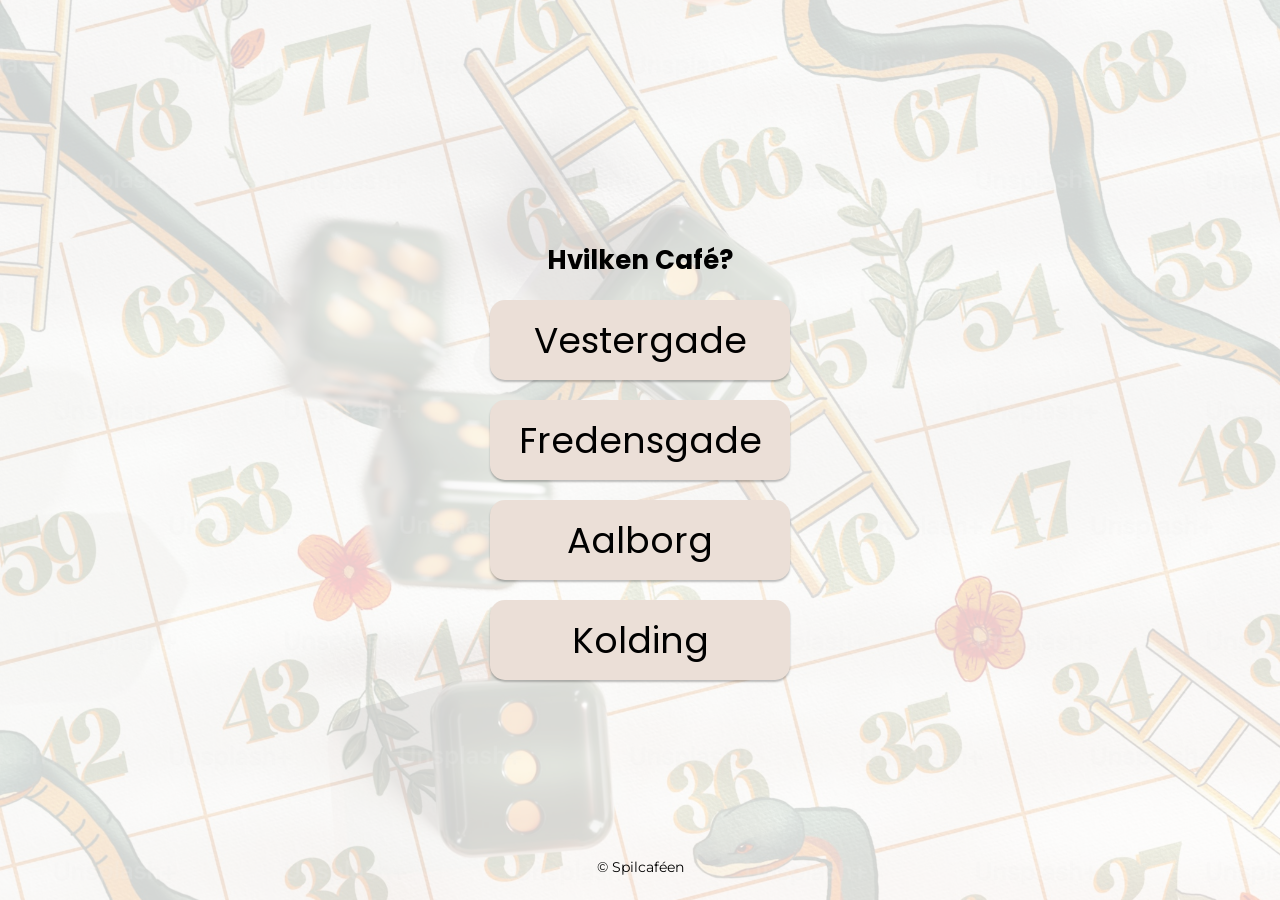
==== sites/location.html @ 20dd7ef8 "overføre filer" ====
<!DOCTYPE html>
<html lang="en">
  <head>
    <meta charset="UTF-8" />
    <meta name="viewport" content="width=device-width, initial-scale=1.0" />
    <title>Spilcafeén</title>
    <link rel="shortcut icon" href="../img/favicon.ico" type="image/x-icon" />
    <link rel="stylesheet" href="../css/app.css" />
    <link rel="preconnect" href="https://fonts.googleapis.com" />
    <link rel="preconnect" href="https://fonts.gstatic.com" crossorigin />
    <link
      href="https://fonts.googleapis.com/css2?family=Montserrat:wght@100;400;700&family=Poppins:wght@100;400;700&family=Roboto+Mono:wght@100;400;700&display=swap"
      rel="stylesheet"
    />
  </head>

  <body>
    <section class="location">
      <h2>Hvilken Café?</h2>
      <div class="button-container">
        <a href="../sites/spilgalleri.html" class="button">Vestergade</a>
        <a href="#" class="button">Fredensgade</a>
        <a href="#" class="button">Aalborg</a>
        <a href="#" class="button">Kolding</a>
      </div>
    </section>

    <!-- Footer -->
    <footer>
      <p>© Spilcaféen</p>
    </footer>

    <script src="../js/app.js"></script>
  </body>
</html>
---- css/app.css ----
/* this is updated */
:root {
  /* Text styles */
  --header-font-family: "poppins";
  --paragraph-font-family: "montserrat";
  --tag-font-family: "roboto mono";
  --card-fontsize-header-1: 14px;
  --description-fontsize-header-1: 32px;
  --description-fontsize-header-2: 16px;
  --description-fontsize-header-3: 12px;
  --description-fontsize-paragraph: 16px;
  --tag-fontsize: 10px;
  --rating-desciption-fontsize: 6px;
  --rating-card-fontsize: 12px;
  --spilgalleri-titel-fontsize: 20px;
  --spilgalleri-header-2-fontsize: 17px;

  /* Color styles */
  --card-background-color: #fafafa;
  --tag-background-color: #f8f8f8;
  --tag-border-color: #e0e0e0;
  --rating-yellow-gradient: linear-gradient(
    to bottom,
    #e6cd53 16%,
    #ffe35a 51%,
    #e6cd53 88%
  );

  /* effect styles */
  --shadow: 0 4px 4px 0 rgba(0, 0, 0, 0.05);
  --transition: 250ms ease;
}


.spilgalleri-titel {
  font-family: var(--header-font-family);
  font-size: var(--spilgalleri-titel-fontsize);
}

/* Card in general */
/* Card */
.game-card {
  width: 100%; 
  display: flex;
  flex-direction: column;
  position: relative;
  border-radius: 16px;
  background: var(--card-background-color);
  box-shadow: var(--shadow);
  z-index: 1;
}

/* Tags */
.tags {
  padding: 8px 4px;
  justify-content: center;
  align-items: center;
  border-radius: 16px;
  border: 0.5px solid var(--tag-border-color);
  background: var(--tag-background-color);
  box-shadow: var(--shadow);
  height: 15px;
}

.tags p {
  font-family: var(--tag-font-family);
  font-size: var(--tag-fontsize);
  font-style: normal;
  font-weight: 700;
  line-height: 15px;
  letter-spacing: -0.11px;
}

/* Øvre card */
.top-card {
  position: relative;
  width: 100%;
  height: 160px;
  border-radius: 16px 16px 0 0;
  overflow: hidden;
}

/* Rating på billede */
.rating {
  display: inline-flex;
  padding: 4px 8px 4px 4px;
  justify-content: center;
  align-items: center;
  gap: 4px;
  border-radius: 0 16px 16px 0;
  background: var(--rating-yellow-gradient);
  box-shadow: var(--shadow);
  z-index: 20;
}

.rating p {
  font-family: var(--tag-font-family);
  font-size: var(--rating-card-fontsize);
  color: black;
}

/* Aldersgrænse på billede */
.age {
  display: inline-flex;
  padding: 4px 12px 4px 8px;
  justify-content: flex-end;
  align-items: flex-start;
  gap: 8px;
  border-radius: 16px 0 0 16px;
  background: var(--card-background-color);
  z-index: 20;
}

.age p {
  font-family: var(--tag-font-family);
  font: var(--rating-card-fontsize);
  color: black;
}

/* Sværhedsgrad på billede */
.difficulty {
  display: inline-flex;
  padding: 4px 8px 4px 4px;
  justify-content: center;
  align-items: center;
  gap: 4px;
  border-radius: 0 16px 16px 0;
  background: var(--card-background-color);
  box-shadow: var(--shadow);
  z-index: 20;
  position: absolute;
  bottom: 135px;
  left: 0;
}

.difficulty p {
  font-family: var(--tag-font-family);
  font: var(--rating-card-fontsize);
  color: black;
}

/* Billede af brætspil */
.game-image {
  width: 100%;
  height: 100%;
  object-fit: cover;
  background: var(--card-background-color);
  transition: var(--transition);
  border-radius: 16px 16px 0 0;
  display: block;
}

/* Nedre card */
.bottom-card {
  width: 100%;
  padding: 8px 16px;
  box-sizing: border-box;
  border-radius: 0 0 16px 16px;
  background: var(--card-background-color);
  display: flex;
  flex-direction: column;
  align-items: flex-start;
  gap: 4px;
}

.difficulty-tag {
  position: absolute;
  top: 8px;
  right: 8px;
  background: #e0e0e0;
  color: #333;
  font-family: var(--tag-font-family);
  font-size: var(--tag-fontsize);
  padding: 4px 10px;
  border-radius: 12px;
  box-shadow: var(--shadow);
  z-index: 20;
  font-weight: bold;
  text-transform: capitalize;
}



.card-titel {
  display: flex;
  flex-direction: column;
  align-items: flex-start;
  align-self: stretch;
  font-family: var(--header-font-family);
  font-size: var(--card-fontsize-header-1);
  margin: 0;
  padding: 0;
}

.tags {
  display: flex;
  padding: 4px 8px;
  justify-content: center;
  align-items: center;
  gap: 4px;
  border-radius: 16px;
  border: 0.5px solid var(--tag-border-color);
  background: var(--card-background-color);
  box-shadow: var(--shadow);
}

/* FORSIDE */

body {
  margin: 0;
  height: 100vh;
  display: flex;
  justify-content: center;
  align-items: center;
  background-color: white;
  position: relative;
}

/* Baggrundsbilledet */
body::before {
  content: "";
  position: fixed;
  top: 0;
  left: 0;
  width: 100%;
  height: 100%;
  background-image: url("../img/forsidebaggrund.jpg");
  background-size: cover;
  background-position:center;
  background-repeat: no-repeat;
  background-attachment: fixed;
  opacity: 0.2;
  z-index: -1;
  pointer-events: none;
}

.splash-screen {
  position: relative;
  z-index: 1;
  width: 100%;
  height: 100%;
  display: flex;
  justify-content: center;
  align-items: center;
  opacity: 1;
  transition: opacity 1s ease;
}

.logo {
  width: 100px;
  opacity: 0;
  transform: scale(0.8);
  transition: transform 1.2s ease-out, opacity 1.2s ease-out;
}

.logo.animate {
  transform: scale(2.5);
  opacity: 1;
}

.splash-screen.fade-out {
  opacity: 0;
}

footer {
  position: fixed; /* Footer fastlåses i forhold til viewport */
  bottom: 0; /* Lige ved bunden */
  left: 50%; /* Flytter venstre kant til midten */
  transform: translateX(-50%); /* Center footer horisontalt */
  color: black; /* Tekstfarve */
  padding: 10px 20px; /* Indvendig margin */
  text-align: center; /* Tekst centreret */
  font-size: 14px; /* Valgfri størrelse */
}

/*LOCATIONSIDE*/

.location {
  position: relative;
  z-index: 1;
}

.location h2 {
  color: #000;
  text-align: center;
  font-family: "Poppins", sans-serif;
  font-size: 26px;
  font-weight: 700;
  margin-bottom: 20px;
}

.button-container {
  display: flex;
  flex-direction: column;
  gap: 20px;
  align-items: center;
}

.button {
  display: inline-flex;
  justify-content: center;
  align-items: center;
  width: 300px;
  height: 80px;
  background: #ebdfd7;
  color: #000;
  font-size: 36px;
  font-family: "Poppins", sans-serif;
  font-weight: 400;
  text-decoration: none;
  border-radius: 15px;
  box-shadow: 0 2px 2px rgba(0, 0, 0, 0.25);
  cursor: pointer;
  transition: background 0.2s, transform 0.2s;
}

.button:hover {
  background: #d8cfc3;
  transform: translateY(-2px);
}

footer {
  position: fixed;
  bottom: 0;
  left: 50%;
  transform: translateX(-50%);
  color: black;
  padding: 10px 20px;
  text-align: center;
  font-size: 14px;
}

/* fade-ind effekt */
.location {
  opacity: 0; /* starter skjult */
  transition: opacity 1s ease, transform 1s ease;
}

.location.fade-in {
  opacity: 1; /* bliver synlig */
}

/*SPILGALLERISIDE*/
/*Navbar*/
.navbar {
  display: flex;
  align-items: center;
  justify-content: space-between;
  padding: 12px 16px;
  position: fixed;
  top: 0;
  left: 0;
  right: 0;
  background-color: white;
  border-bottom: 1px solid #eee;
  z-index: 1000;
  height: 56px;
}

.title {
  font-size: 1.4rem;
  font-weight: 700;
  text-align: center;
}

.navbar .back-btn a {
  list-style: none;
  text-decoration: none;
  background: none;
  border: none;
  cursor: pointer;
  color: black;
}

.search-btn {
  background: none;
  border: none;
  font-size: 1.3rem;
  cursor: pointer;
}

/* Filter bar */
.filter-bar {
  display: flex;
  align-items: center;
  justify-content: center;
  flex-wrap: wrap;
  padding: 12px 16px;
  gap: 8px;
  position: fixed;
  top: 80px;
  left: 0;
  right: 0;
  background-color: #fff;
  border-bottom: 1px solid #eee;
  width: 100%;
  box-sizing: border-box;
  z-index: 999;
}

.main-content {
  padding-top: 180px;
  padding-bottom: 80px;
  margin-top: auto;
  display: flex;
  justify-content: center;
}

.dropbtn {
  background-color: #e9dfd7;
  border: none;
  border-radius: 8px;
  padding: 8px 14px;
  font-size: 0.95rem;
  cursor: pointer;
}

.filter-group select {
  background-color: #e9dfd7;
  border: none;
  appearance: none;
  border-radius: 20px;
  padding: 8px 30px 8px 12px;
  font-size: 14px;
  cursor: pointer;
}

/* Show dropdown on click */
.show {
  display: block;
}

/*Vestergade & alle spil sektion*/

/* --- CONTAINER --- */
main {
  padding-top: 0;
  position: relative;
}

/* --- SEKTIONER --- */
.location-section {
  margin-bottom: 18px;
  display: flex;
  justify-content: space-between;
  padding: 24px 16px;
  flex-direction: column;
  gap: 6px
  
}

.location-header {
  font-family: var(--header-font-family);
  font-size: 28px;
  font-weight: 700;
  color: #000;
  margin-bottom: 16px;
  flex-direction: row
}



/* --- ALLE SPIL (grid) --- */
.game-list-all {
  display: grid;
  grid-template-columns: repeat(3, 1fr);
  gap: 20px;
  padding: 16px;
  max-width: 1200px;
  margin: 0 auto;
  width: 100%;
  justify-items: stretch;
  align-items: start;
}

.top-card img {
  width: 100%;
  max-width: 180px;   /* or whatever max width you want */
  height: 160px;
  object-fit: contain;
  display: block;
  margin: 0 auto;
  background: #fff;   /* optional: gives a background if image is not full */
}

/* --- RESPONSIVE --- */

/*@media (max-width: 768px) {
  main {
    margin: 20px;
    padding: 20px;
  }*/

  @media screen and (max-width: 768px) {
  .game-list-all {
    grid-template-columns: repeat(2, 1fr); /* 2 columns on mobile */
    gap: 16px;
    padding: 12px;
  }

  .top-card {
    height: 140px; /* Slightly smaller images on mobile */
  }
}

@media screen and (max-width: 480px) {
  .game-list-all {
    padding: 8px;
  }
}

  .location-section h2 {
    font-size: 22px;
  }

  .game-scroll .game-card {
    width: 180px;
  }

  .game-list-all {
    display: grid;
    grid-template-columns: repeat(3, 1fr);
    row-gap: 16px;
  }


/* =====================
   SPIL GRID & CARDS
   ===================== */
#game-list-all {
  display: grid;
  grid-template-columns: repeat(3, 1fr);
  gap: clamp(1.5rem, 3vw, 2.5rem);
  padding: 10rem 0;
}

/* ====== DIALOG ====== */
#game-dialog {
  width: min(800px, 90%);
  max-height: 90vh;
  border: none;
  border-radius: 16px;
  background: var(--card-background-color);
  color: var(--description-fontsize-paragraph);
  box-shadow: var(--shadow-lg);
  padding: 20px;
  overflow: hidden;
  animation: fadeIn 0.3s ease;
}

#game-dialog::backdrop {
  background: rgba(2, 2, 2, 0.6);
  backdrop-filter: blur(2px);
}

#dialog-content {

  display: flex;
  flex-direction: column;
  max-height: calc(90vh - 40px);
  overflow-y:auto; 
  
}

#dialog-content img {
  width: 100%;
  height: 350px;
  object-fit: contain;
  
}

.dialog-details {
  padding: 20px;
  display: flex;
  flex-direction: column;
}

.modal{
  margin-top: 100px;
}

.dialog-details h2 {
  font-size: 2rem;
  margin-bottom: 0.5rem;
  font-family: var(--header-font-family);
}

.dialog-details p {
  margin-bottom: 0.5rem;
  font-size: 1rem;
  font-family: var(--paragraph-font-family);
}

.dialog-details .game-description {
  margin-top: 1rem;
  line-height: 1.6;
}

/*Sværhedgrads knap på Dialog*/

.dialog-tags {
  display: flex;
  gap: 8px;
  margin-bottom: 16px;
}

.dialog-tags .difficulty-tag {
  padding: 4px 12px;
  border-radius: 16px;
  font-family: var(--tag-font-family);
  font-size: var(--tag-fontsize);
  font-weight: bold;
  color: white;
}

/* Difficulty colors */
.difficulty-easy {
  background-color: #4CAF50; 
}

.difficulty-medium {
  background-color: #FFC107;  
  color: #333 !important;     
}

.difficulty-hard {
  background-color:#F44336; 
}

footer {
  font-family: var(--paragraph-font-family);
}
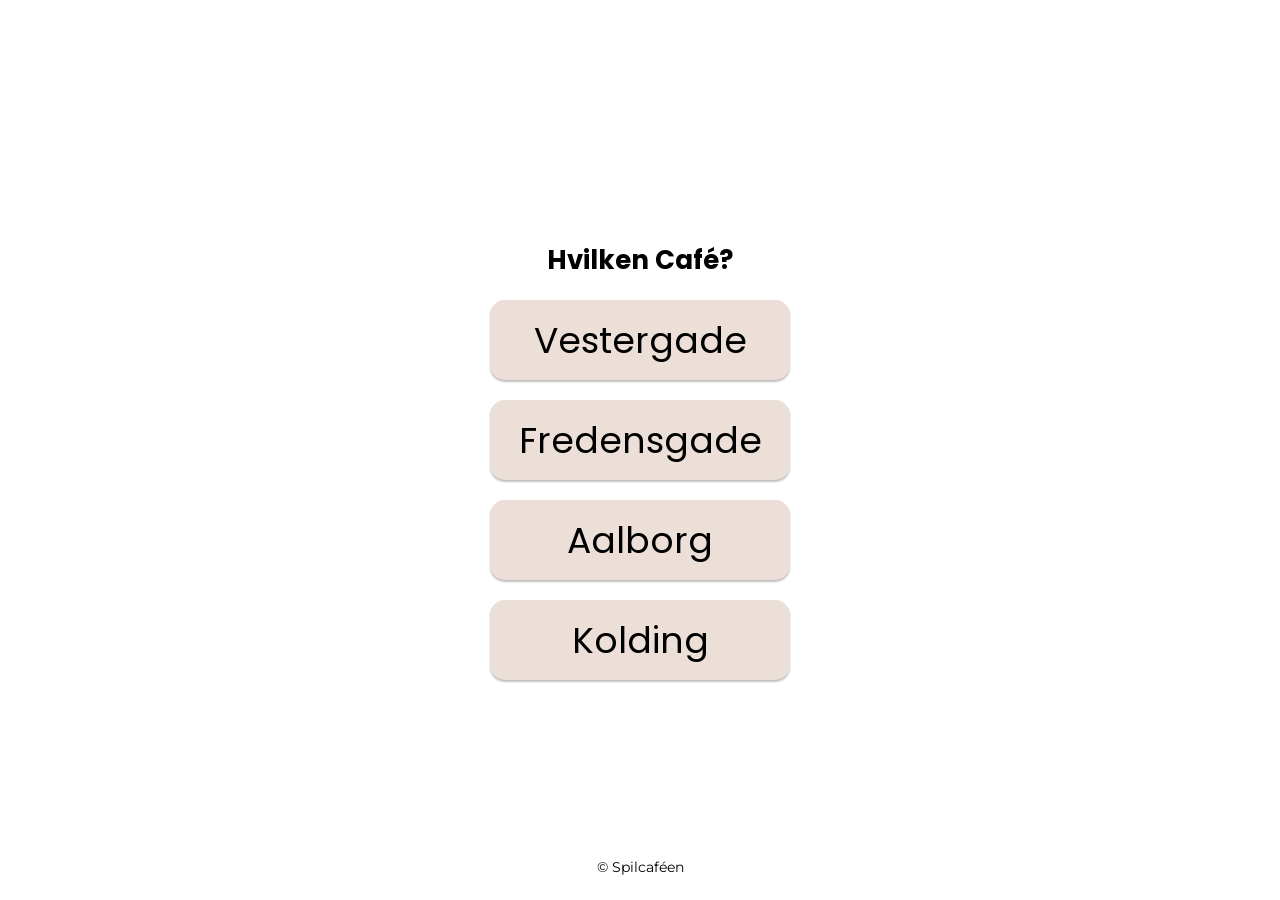
==== commit ab0bb335: "gøre så de andre lokationer virker, og at spillene er tilpasset lokationen" ====
--- a/sites/location.html
+++ b/sites/location.html
@@ -1,5 +1,5 @@
-<!DOCTYPE html>
-<html lang="en">
+<!doctype html>
+<html lang="da">
   <head>
     <meta charset="UTF-8" />
     <meta name="viewport" content="width=device-width, initial-scale=1.0" />
@@ -18,10 +18,18 @@
     <section class="location">
       <h2>Hvilken Café?</h2>
       <div class="button-container">
-        <a href="../sites/spilgalleri.html" class="button">Vestergade</a>
-        <a href="#" class="button">Fredensgade</a>
-        <a href="#" class="button">Aalborg</a>
-        <a href="#" class="button">Kolding</a>
+        <a href="../sites/spilgalleri.html?location=Vestergade" class="button"
+          >Vestergade</a
+        >
+        <a href="../sites/spilgalleri.html?location=Fredensgade" class="button"
+          >Fredensgade</a
+        >
+        <a href="../sites/spilgalleri.html?location=Aalborg" class="button"
+          >Aalborg</a
+        >
+        <a href="../sites/spilgalleri.html?location=Kolding" class="button"
+          >Kolding</a
+        >
       </div>
     </section>
 
--- a/css/app.css
+++ b/css/app.css
@@ -31,7 +31,6 @@
   --transition: 250ms ease;
 }
 
-
 .spilgalleri-titel {
   font-family: var(--header-font-family);
   font-size: var(--spilgalleri-titel-fontsize);
@@ -40,7 +39,7 @@
 /* Card in general */
 /* Card */
 .game-card {
-  width: 100%; 
+  width: 100%;
   display: flex;
   flex-direction: column;
   position: relative;
@@ -179,8 +178,6 @@
   text-transform: capitalize;
 }
 
-
-
 .card-titel {
   display: flex;
   flex-direction: column;
@@ -204,6 +201,13 @@
   box-shadow: var(--shadow);
 }
 
+.tags svg {
+  width: 13px;
+  height: 13px;
+  flex: 0 0 auto;
+  stroke-width: 2;
+}
+
 /* FORSIDE */
 
 body {
@@ -215,51 +219,24 @@
   background-color: white;
   position: relative;
 }
-
-/* Baggrundsbilledet */
-body::before {
-  content: "";
-  position: fixed;
-  top: 0;
-  left: 0;
-  width: 100%;
-  height: 100%;
-  background-image: url("../img/forsidebaggrund.jpg");
-  background-size: cover;
-  background-position:center;
-  background-repeat: no-repeat;
-  background-attachment: fixed;
-  opacity: 0.2;
-  z-index: -1;
-  pointer-events: none;
-}
-
-.splash-screen {
-  position: relative;
-  z-index: 1;
-  width: 100%;
-  height: 100%;
-  display: flex;
-  justify-content: center;
-  align-items: center;
-  opacity: 1;
-  transition: opacity 1s ease;
-}
-
+body.page-gallery {
+  display: block;
+  height: auto;
+  justify-content: initial;
+  align-items: initial;
+}
 .logo {
   width: 100px;
   opacity: 0;
   transform: scale(0.8);
-  transition: transform 1.2s ease-out, opacity 1.2s ease-out;
+  transition:
+    transform 1.2s ease-out,
+    opacity 1.2s ease-out;
 }
 
 .logo.animate {
   transform: scale(2.5);
   opacity: 1;
-}
-
-.splash-screen.fade-out {
-  opacity: 0;
 }
 
 footer {
@@ -311,7 +288,9 @@
   border-radius: 15px;
   box-shadow: 0 2px 2px rgba(0, 0, 0, 0.25);
   cursor: pointer;
-  transition: background 0.2s, transform 0.2s;
+  transition:
+    background 0.2s,
+    transform 0.2s;
 }
 
 .button:hover {
@@ -333,7 +312,9 @@
 /* fade-ind effekt */
 .location {
   opacity: 0; /* starter skjult */
-  transition: opacity 1s ease, transform 1s ease;
+  transition:
+    opacity 1s ease,
+    transform 1s ease;
 }
 
 .location.fade-in {
@@ -342,19 +323,14 @@
 
 /*SPILGALLERISIDE*/
 /*Navbar*/
+
 .navbar {
   display: flex;
   align-items: center;
   justify-content: space-between;
   padding: 12px 16px;
-  position: fixed;
-  top: 0;
-  left: 0;
-  right: 0;
   background-color: white;
   border-bottom: 1px solid #eee;
-  z-index: 1000;
-  height: 56px;
 }
 
 .title {
@@ -387,19 +363,13 @@
   flex-wrap: wrap;
   padding: 12px 16px;
   gap: 8px;
-  position: fixed;
-  top: 80px;
-  left: 0;
-  right: 0;
   background-color: #fff;
   border-bottom: 1px solid #eee;
   width: 100%;
   box-sizing: border-box;
-  z-index: 999;
 }
 
 .main-content {
-  padding-top: 180px;
   padding-bottom: 80px;
   margin-top: auto;
   display: flex;
@@ -445,8 +415,7 @@
   justify-content: space-between;
   padding: 24px 16px;
   flex-direction: column;
-  gap: 6px
-  
+  gap: 6px;
 }
 
 .location-header {
@@ -455,15 +424,14 @@
   font-weight: 700;
   color: #000;
   margin-bottom: 16px;
-  flex-direction: row
-}
-
-
+  flex-direction: row;
+}
 
 /* --- ALLE SPIL (grid) --- */
+
 .game-list-all {
   display: grid;
-  grid-template-columns: repeat(3, 1fr);
+  grid-template-columns: repeat(auto-fit, minmax(240px, 1fr));
   gap: 20px;
   padding: 16px;
   max-width: 1200px;
@@ -475,25 +443,18 @@
 
 .top-card img {
   width: 100%;
-  max-width: 180px;   /* or whatever max width you want */
+  max-width: none;
   height: 160px;
   object-fit: contain;
   display: block;
-  margin: 0 auto;
-  background: #fff;   /* optional: gives a background if image is not full */
+  margin: 0;
 }
 
 /* --- RESPONSIVE --- */
 
-/*@media (max-width: 768px) {
-  main {
-    margin: 20px;
-    padding: 20px;
-  }*/
-
-  @media screen and (max-width: 768px) {
+@media screen and (max-width: 768px) {
   .game-list-all {
-    grid-template-columns: repeat(2, 1fr); /* 2 columns on mobile */
+    grid-template-columns: repeat(1, 1fr);
     gap: 16px;
     padding: 12px;
   }
@@ -509,20 +470,13 @@
   }
 }
 
-  .location-section h2 {
-    font-size: 22px;
-  }
-
-  .game-scroll .game-card {
-    width: 180px;
-  }
-
-  .game-list-all {
-    display: grid;
-    grid-template-columns: repeat(3, 1fr);
-    row-gap: 16px;
-  }
-
+.location-section h2 {
+  font-size: 22px;
+}
+
+.game-scroll .game-card {
+  width: 180px;
+}
 
 /* =====================
    SPIL GRID & CARDS
@@ -536,15 +490,16 @@
 
 /* ====== DIALOG ====== */
 #game-dialog {
-  width: min(800px, 90%);
-  max-height: 90vh;
+  width: min(720px, calc(100% - 32px));
+  max-height: calc(100vh - 16px);
   border: none;
-  border-radius: 16px;
-  background: var(--card-background-color);
-  color: var(--description-fontsize-paragraph);
-  box-shadow: var(--shadow-lg);
-  padding: 20px;
-  overflow: hidden;
+  border-radius: 30px;
+  background: #fffdfa;
+  color: #151515;
+  box-shadow: 0 18px 55px rgba(45, 32, 20, 0.24);
+  padding: 0;
+  overflow-x: hidden;
+  overflow-y: auto;
   animation: fadeIn 0.3s ease;
 }
 
@@ -554,46 +509,234 @@
 }
 
 #dialog-content {
-
   display: flex;
   flex-direction: column;
-  max-height: calc(90vh - 40px);
-  overflow-y:auto; 
-  
-}
-
-#dialog-content img {
-  width: 100%;
-  height: 350px;
+}
+
+.dialog-topbar {
+  min-height: clamp(58px, 8vh, 76px);
+  display: flex;
+  align-items: center;
+  padding: 0 clamp(18px, 5vw, 42px);
+  border-bottom: 1px solid #e7ddd4;
+  font-family: var(--paragraph-font-family);
+}
+
+.dialog-close {
+  display: inline-flex;
+  align-items: center;
+  gap: 12px;
+  margin-right: auto;
+  padding: 10px 20px;
+  border: 2px solid #cfc5bd;
+  border-radius: 36px;
+  background: transparent;
+  font: 700 16px var(--paragraph-font-family);
+  cursor: pointer;
+}
+
+.dialog-close:first-letter {
+  font-size: 30px;
+  font-weight: 400;
+  line-height: 0;
+}
+
+.dialog-shelf-pin {
+  color: #bd5436;
+  font-size: 31px;
+  line-height: 1;
+}
+
+.dialog-image-wrap {
+  min-height: 150px;
+  max-height: 220px;
+  margin: 16px 30px 0;
+  display: grid;
+  place-items: center;
+  overflow: hidden;
+  border-radius: 23px;
+  background: #f2eae2;
+}
+
+.dialog-game-image {
+  display: block;
+  width: auto;
+  height: auto;
+  max-width: 100%;
+  max-height: 220px;
   object-fit: contain;
-  
+  padding: 8px;
+  box-sizing: border-box;
 }
 
 .dialog-details {
-  padding: 20px;
+  padding: 16px clamp(18px, 5vw, 30px) 20px;
   display: flex;
   flex-direction: column;
 }
 
-.modal{
-  margin-top: 100px;
+.dialog-title-row {
+  display: flex;
+  align-items: center;
+  gap: 14px;
+  flex-wrap: wrap;
+  margin-top: 0;
 }
 
 .dialog-details h2 {
-  font-size: 2rem;
-  margin-bottom: 0.5rem;
+  margin: 0;
+  font: 800 clamp(27px, 4vw, 36px)/1.1 var(--header-font-family);
+  letter-spacing: -1px;
+}
+
+.dialog-difficulty {
+  padding: 8px 14px;
+  border-radius: 28px;
+  background: #e8f3e6;
+  color: #176634;
+  font: 700 clamp(13px, 2vw, 17px) var(--paragraph-font-family);
+  white-space: nowrap;
+}
+
+.dialog-summary {
+  margin: 6px 0 16px;
+  color: #5e5955;
+  font: 500 clamp(14px, 2vw, 17px) var(--paragraph-font-family);
+}
+
+.dialog-star {
+  color: #bd5436;
+  margin: 0 6px;
+}
+
+.dialog-shelf {
+  display: flex;
+  align-items: center;
+  gap: 22px;
+  padding: 13px 17px;
+  margin-bottom: 16px;
+  border-radius: 22px;
+  background: #f3ece5;
   font-family: var(--header-font-family);
 }
 
-.dialog-details p {
-  margin-bottom: 0.5rem;
-  font-size: 1rem;
+.dialog-shelf div {
+  display: flex;
+  flex-direction: column;
+  gap: 4px;
   font-family: var(--paragraph-font-family);
 }
 
-.dialog-details .game-description {
-  margin-top: 1rem;
+.dialog-shelf span {
+  font-size: 14px;
+  color: #5e5955;
+}
+
+.dialog-shelf strong {
+  font-size: clamp(16px, 2.5vw, 20px);
+  color: #151515;
+}
+
+.dialog-info-list {
+  margin: 0 0 16px;
+  border: 2px solid #e4dbd3;
+  border-radius: 17px;
+  overflow: hidden;
+}
+
+.dialog-info-list div {
+  display: flex;
+  justify-content: space-between;
+  gap: 16px;
+  padding: 10px clamp(14px, 4vw, 24px);
+  border-bottom: 1px solid #e4dbd3;
+  font: clamp(14px, 2vw, 16px) var(--paragraph-font-family);
+}
+
+.dialog-info-list div:last-child {
+  border-bottom: 0;
+}
+
+.dialog-info-list dt {
+  display: inline-flex;
+  align-items: center;
+  gap: 8px;
+  color: #5e5955;
+}
+
+.dialog-info-list dt svg {
+  width: 17px;
+  height: 17px;
+  flex: 0 0 auto;
+  stroke-width: 2;
+}
+
+.dialog-info-list dd {
+  margin: 0;
+  font-weight: 800;
+  text-align: right;
+}
+
+.dialog-about {
+  border-radius: 18px;
+  background: #f3ece5;
+  font-family: var(--paragraph-font-family);
+}
+
+.dialog-about summary {
+  display: flex;
+  justify-content: space-between;
+  padding: 13px 17px;
+  cursor: pointer;
+  list-style: none;
+  font: 700 clamp(17px, 3vw, 20px) var(--header-font-family);
+}
+
+.dialog-about summary::-webkit-details-marker {
+  display: none;
+}
+
+.dialog-about p {
+  margin: 0;
+  padding: 0 25px 22px;
+  color: #5e5955;
   line-height: 1.6;
+}
+
+@media screen and (max-width: 600px) {
+  #game-dialog {
+    width: calc(100% - 12px);
+    border-radius: 24px;
+  }
+
+  .dialog-image-wrap {
+    min-height: 125px;
+    max-height: 180px;
+    margin: 12px 18px 0;
+    border-radius: 18px;
+  }
+
+  .dialog-game-image {
+    max-height: 180px;
+  }
+
+  .dialog-close {
+    padding: 10px 18px;
+    font-size: 16px;
+  }
+
+  .dialog-shelf {
+    gap: 14px;
+  }
+
+  .dialog-shelf-pin {
+    font-size: 26px;
+  }
+
+  .dialog-info-list div {
+    min-height: 18px;
+    align-items: center;
+  }
 }
 
 /*Sværhedgrads knap på Dialog*/
@@ -615,18 +758,200 @@
 
 /* Difficulty colors */
 .difficulty-easy {
-  background-color: #4CAF50; 
+  background-color: #4caf50;
 }
 
 .difficulty-medium {
-  background-color: #FFC107;  
-  color: #333 !important;     
+  background-color: #ffc107;
+  color: #333 !important;
 }
 
 .difficulty-hard {
-  background-color:#F44336; 
+  background-color: #f44336;
 }
 
 footer {
   font-family: var(--paragraph-font-family);
 }
+
+html,
+body {
+  overflow-x: hidden;
+}
+
+.gallery-topbar {
+  position: sticky;
+  top: 0;
+  z-index: 999;
+  background: #fff;
+}
+
+.navbar {
+  flex-wrap: wrap;
+  gap: 12px;
+}
+
+.filter-group.search-group {
+  display: flex;
+  align-items: center;
+  gap: 8px;
+  flex-wrap: wrap;
+}
+
+.filter-group.search-group label {
+  display: inline-flex;
+  font-family: var(--paragraph-font-family);
+  font-size: 14px;
+  font-weight: 600;
+  color: #000;
+  white-space: nowrap;
+}
+
+.filter-group label svg,
+#filter-toggle svg,
+#reset-filters svg {
+  width: 16px;
+  height: 16px;
+  flex: 0 0 auto;
+  stroke-width: 2;
+}
+
+.filter-group label svg {
+  margin-right: 6px;
+}
+
+#search-input {
+  box-sizing: border-box;
+  height: 36px;
+  padding: 0 12px;
+  border: 1px solid var(--tag-border-color);
+  border-radius: 20px;
+  font-family: var(--paragraph-font-family);
+  font-size: 14px;
+  min-width: 0;
+}
+
+.filter-bar .filter-group label {
+  display: flex;
+  align-items: center;
+  margin-bottom: 4px;
+  font-family: var(--paragraph-font-family);
+  font-size: 13px;
+  font-weight: 600;
+  color: #000;
+}
+
+.filter-bar .filter-group {
+  display: none;
+  order: 3;
+  box-sizing: border-box;
+}
+
+.filter-bar.filters-open {
+  justify-content: flex-start;
+}
+
+.filter-bar.filters-open .filter-group {
+  display: flex;
+  flex-direction: column;
+  align-items: flex-start;
+}
+
+#filter-toggle {
+  order: 1;
+  display: flex;
+  align-items: center;
+  gap: 8px;
+  padding: 8px 16px;
+  border: none;
+  border-radius: 20px;
+  background: #e9dfd7;
+  font-family: var(--paragraph-font-family);
+  font-size: 14px;
+  font-weight: 700;
+  color: #000;
+  cursor: pointer;
+}
+
+#filter-toggle:hover {
+  background: #ded2c5;
+}
+
+#reset-filters {
+  order: 2;
+  display: inline-block;
+  border: 1px solid var(--tag-border-color);
+  border-radius: 20px;
+  background: #fff;
+  padding: 8px 16px;
+  font-family: var(--paragraph-font-family);
+  font-size: 14px;
+  font-weight: 600;
+  color: #000;
+  cursor: pointer;
+}
+
+#reset-filters:hover {
+  background: #f5f5f5;
+}
+
+.filter-bar select {
+  box-sizing: border-box;
+  max-width: 100%;
+}
+
+@media screen and (max-width: 768px) {
+  .filter-bar .filter-group {
+    width: calc(50% - 8px);
+  }
+}
+
+@media screen and (max-width: 480px) {
+  .navbar {
+    justify-content: center;
+    text-align: center;
+  }
+
+  .filter-group.search-group {
+    width: 100%;
+    justify-content: center;
+  }
+
+  #search-input {
+    flex: 1;
+  }
+
+  .filter-bar {
+    flex-direction: column;
+    align-items: stretch;
+    padding: 12px 16px;
+  }
+
+  .filter-bar .filter-group {
+    width: 100%;
+  }
+
+  #filter-toggle {
+    order: 1;
+    flex: 1;
+    justify-content: center;
+  }
+
+  #reset-filters {
+    order: 2;
+    flex: 0 0 auto;
+    border: none;
+    background: none;
+    text-decoration: underline;
+    padding: 8px 12px;
+  }
+
+  .filter-bar.filters-open #filter-toggle,
+  .filter-bar.filters-open #reset-filters {
+    flex: 1 1 auto;
+  }
+
+  #reset-filters:hover {
+    background: none;
+  }
+}
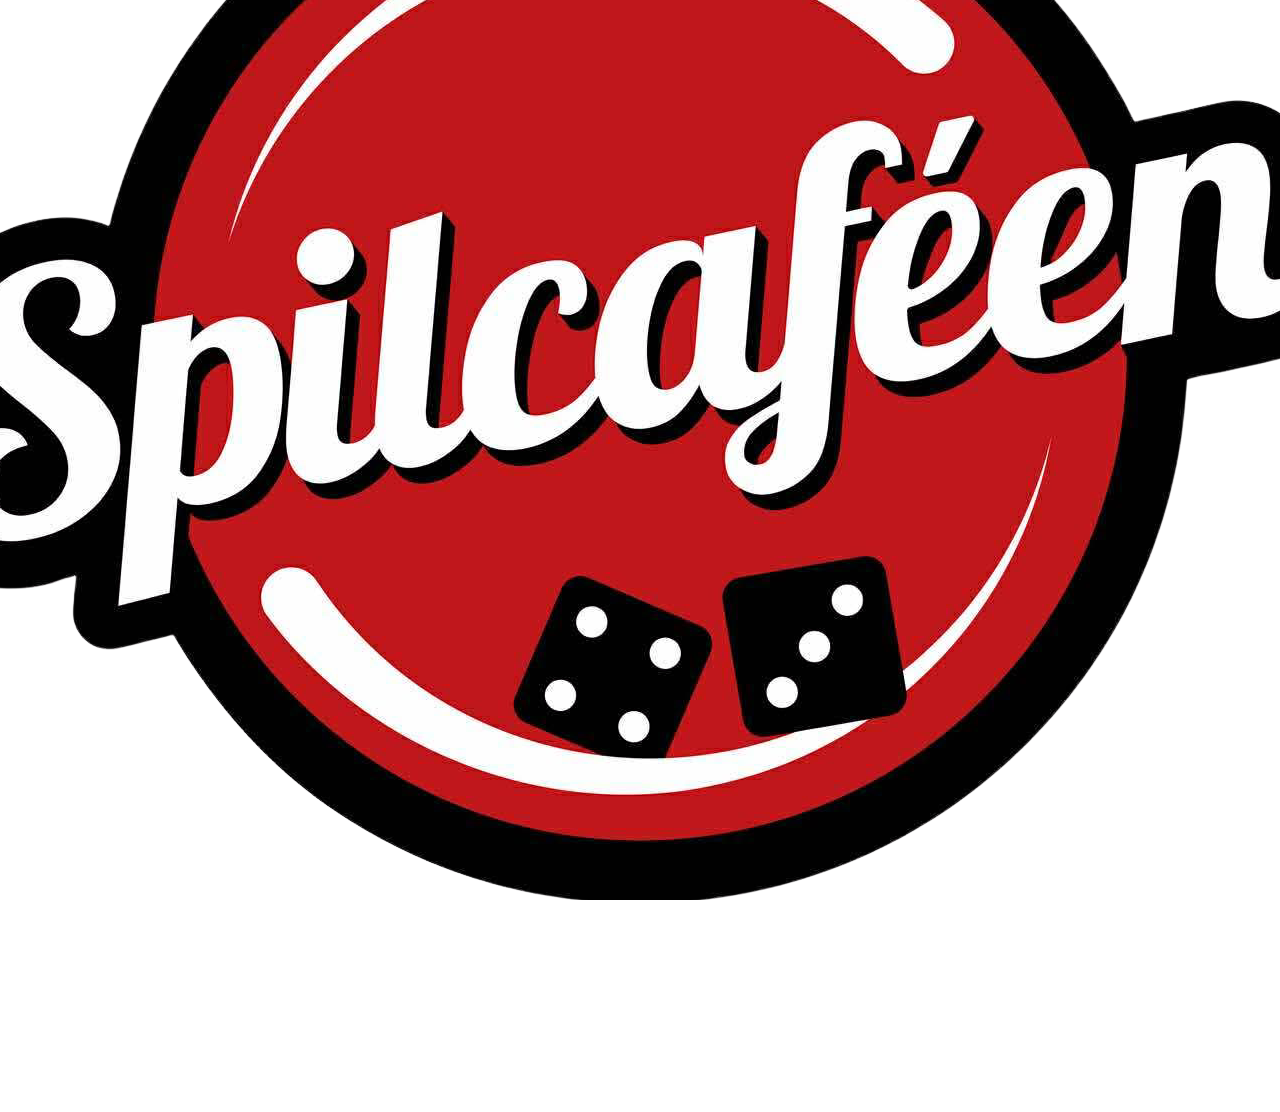
==== commit fad73790: "ændret lokation site html, så jeg kan bygge css op" ====
--- a/sites/location.html
+++ b/sites/location.html
@@ -15,28 +15,75 @@
   </head>
 
   <body>
-    <section class="location">
-      <h2>Hvilken Café?</h2>
-      <div class="button-container">
-        <a href="../sites/spilgalleri.html?location=Vestergade" class="button"
-          >Vestergade</a
+    <main class="location-page">
+      <img
+        src="../img/logo.transparent.png"
+        alt="Spilcaféen"
+        class="location-page__logo"
+      />
+      <h1 class="location-page__title">Hvilken café?</h1>
+      <p class="location-page__subtitle">
+        Vælg din café for at se, hvilke spil de har.
+      </p>
+
+      <nav class="location-list" aria-label="Vælg café">
+        <a
+          href="../sites/spilgalleri.html?location=Vestergade"
+          class="location-choice"
         >
-        <a href="../sites/spilgalleri.html?location=Fredensgade" class="button"
-          >Fredensgade</a
+          <div
+            class="location-choice__image location-choice__image--vestergade"
+            aria-label="Vestergade café"
+          ></div>
+          <div class="location-choice__content">
+            <span class="location-choice__name">Vestergade</span>
+            <span class="location-choice__arrow" aria-hidden="true">→</span>
+          </div>
+        </a>
+
+        <a
+          href="../sites/spilgalleri.html?location=Fredensgade"
+          class="location-choice"
         >
-        <a href="../sites/spilgalleri.html?location=Aalborg" class="button"
-          >Aalborg</a
+          <div
+            class="location-choice__image location-choice__image--fredensgade"
+            aria-label="Fredensgade café"
+          ></div>
+          <div class="location-choice__content">
+            <span class="location-choice__name">Fredensgade</span>
+            <span class="location-choice__arrow" aria-hidden="true">→</span>
+          </div>
+        </a>
+
+        <a
+          href="../sites/spilgalleri.html?location=Aalborg"
+          class="location-choice"
         >
-        <a href="../sites/spilgalleri.html?location=Kolding" class="button"
-          >Kolding</a
+          <div
+            class="location-choice__image location-choice__image--aalborg"
+            aria-label="Aalborg café"
+          ></div>
+          <div class="location-choice__content">
+            <span class="location-choice__name">Aalborg</span>
+            <span class="location-choice__arrow" aria-hidden="true">→</span>
+          </div>
+        </a>
+
+        <a
+          href="../sites/spilgalleri.html?location=Kolding"
+          class="location-choice"
         >
-      </div>
-    </section>
-
-    <!-- Footer -->
-    <footer>
-      <p>© Spilcaféen</p>
-    </footer>
+          <div
+            class="location-choice__image location-choice__image--kolding"
+            aria-label="Kolding café"
+          ></div>
+          <div class="location-choice__content">
+            <span class="location-choice__name">Kolding</span>
+            <span class="location-choice__arrow" aria-hidden="true">→</span>
+          </div>
+        </a>
+      </nav>
+    </main>
 
     <script src="../js/app.js"></script>
   </body>
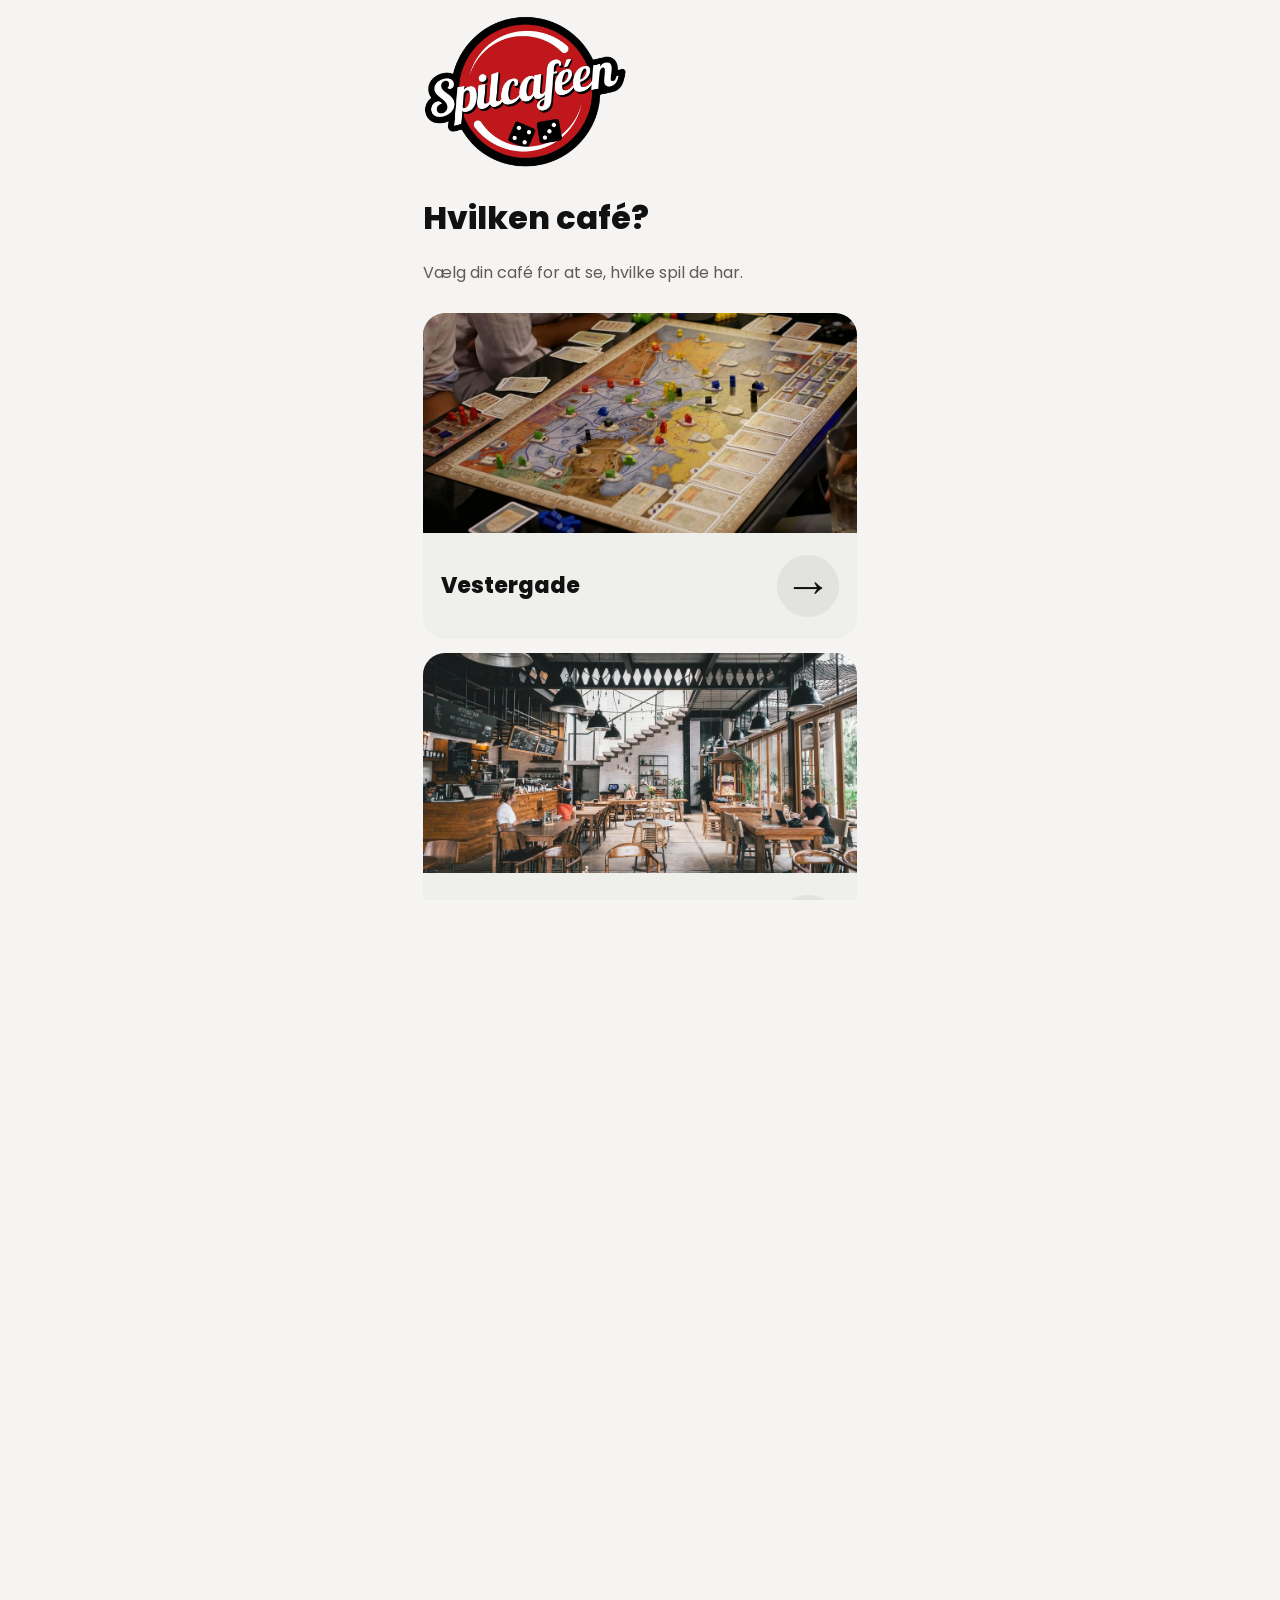
==== commit 4592c15e: "opdatere tekststørrelsere og fonts" ====
--- a/sites/location.html
+++ b/sites/location.html
@@ -9,7 +9,7 @@
     <link rel="preconnect" href="https://fonts.googleapis.com" />
     <link rel="preconnect" href="https://fonts.gstatic.com" crossorigin />
     <link
-      href="https://fonts.googleapis.com/css2?family=Montserrat:wght@100;400;700&family=Poppins:wght@100;400;700&family=Roboto+Mono:wght@100;400;700&display=swap"
+      href="https://fonts.googleapis.com/css2?family=Poppins:wght@400;700;800&display=swap"
       rel="stylesheet"
     />
   </head>
--- a/css/app.css
+++ b/css/app.css
@@ -1,15 +1,23 @@
 /* this is updated */
 :root {
   /* Text styles */
-  --header-font-family: "poppins";
-  --paragraph-font-family: "montserrat";
-  --tag-font-family: "roboto mono";
+  --header-font-family: "Poppins", sans-serif;
+  --paragraph-font-family: "Poppins", sans-serif;
+  --tag-font-family: "Poppins", sans-serif;
+  --font-size-h1: 32px;
+  --font-size-h2: 22px;
+  --font-size-h3: 18px;
+  --font-size-body: 16px;
+  --font-size-label: 14px;
+  --line-height-heading: 1.25;
+  --line-height-body: 1.6;
+  --line-height-label: 1.4;
   --card-fontsize-header-1: 14px;
   --description-fontsize-header-1: 32px;
   --description-fontsize-header-2: 16px;
   --description-fontsize-header-3: 12px;
   --description-fontsize-paragraph: 16px;
-  --tag-fontsize: 10px;
+  --tag-fontsize: 14px;
   --rating-desciption-fontsize: 6px;
   --rating-card-fontsize: 12px;
   --spilgalleri-titel-fontsize: 20px;
@@ -33,7 +41,9 @@
 
 .spilgalleri-titel {
   font-family: var(--header-font-family);
-  font-size: var(--spilgalleri-titel-fontsize);
+  font-size: var(--font-size-h1);
+  font-weight: 700;
+  line-height: 1.2;
 }
 
 /* Card in general */
@@ -65,9 +75,9 @@
   font-family: var(--tag-font-family);
   font-size: var(--tag-fontsize);
   font-style: normal;
-  font-weight: 700;
-  line-height: 15px;
-  letter-spacing: -0.11px;
+  font-weight: 400;
+  line-height: var(--line-height-label);
+  letter-spacing: 0;
 }
 
 /* Øvre card */
@@ -184,7 +194,9 @@
   align-items: flex-start;
   align-self: stretch;
   font-family: var(--header-font-family);
-  font-size: var(--card-fontsize-header-1);
+  font-size: var(--font-size-h2);
+  font-weight: 700;
+  line-height: var(--line-height-heading);
   margin: 0;
   padding: 0;
 }
@@ -252,73 +264,150 @@
 
 /*LOCATIONSIDE*/
 
-.location {
-  position: relative;
-  z-index: 1;
-}
-
-.location h2 {
-  color: #000;
-  text-align: center;
-  font-family: "Poppins", sans-serif;
-  font-size: 26px;
-  font-weight: 700;
-  margin-bottom: 20px;
-}
-
-.button-container {
+body {
+  display: block;
+  min-height: 100vh;
+  margin: 0;
+  background: #f5f4f2;
+  justify-content: initial;
+  align-items: initial;
+}
+
+.location-page {
+  width: min(100%, 470px);
+  margin: 0 auto;
+  padding: 14px 18px 32px;
+  box-sizing: border-box;
+  font-family: var(--paragraph-font-family);
+}
+
+.location-page__logo {
+  display: block;
+  width: min(205px, 58vw);
+  height: auto;
+  margin: 0 0 30px;
+}
+
+.location-page__title {
+  margin: 0 0 22px;
+  color: #111;
+  font-family: var(--header-font-family);
+  font-size: var(--font-size-h1);
+  font-weight: 800;
+  line-height: 1.2;
+  letter-spacing: 0;
+}
+
+.location-page__subtitle {
+  margin: 0 0 28px;
+  color: #5f5b58;
+  font-family: var(--paragraph-font-family);
+  font-size: var(--font-size-body);
+  font-weight: 400;
+  line-height: var(--line-height-body);
+  letter-spacing: 0;
+}
+
+.location-list {
   display: flex;
   flex-direction: column;
-  gap: 20px;
-  align-items: center;
-}
-
-.button {
+  gap: 14px;
+}
+
+.location-choice {
+  display: block;
+  background: #efefec;
+  border-radius: 22px;
+  overflow: hidden;
+  text-decoration: none;
+  color: #111;
+  box-shadow: none;
+}
+
+.location-choice__image {
+  width: 100%;
+  height: 220px;
+  background-size: cover;
+  background-position: center;
+  background-repeat: no-repeat;
+  display: block;
+  border-radius: 0;
+  object-fit: cover;
+}
+
+.location-choice__content {
+  display: flex;
+  align-items: center;
+  justify-content: space-between;
+  gap: 16px;
+  padding: 14px 18px 14px 18px;
+  min-height: 78px;
+}
+
+.location-choice__name {
+  font-family: var(--header-font-family);
+  font-size: var(--font-size-h2);
+  font-weight: 800;
+  line-height: var(--line-height-heading);
+  letter-spacing: 0;
+  color: #111;
+}
+
+.location-choice__arrow {
+  width: 62px;
+  height: 62px;
+  border-radius: 50%;
   display: inline-flex;
+  align-items: center;
   justify-content: center;
-  align-items: center;
-  width: 300px;
-  height: 80px;
-  background: #ebdfd7;
-  color: #000;
-  font-size: 36px;
-  font-family: "Poppins", sans-serif;
-  font-weight: 400;
-  text-decoration: none;
-  border-radius: 15px;
-  box-shadow: 0 2px 2px rgba(0, 0, 0, 0.25);
-  cursor: pointer;
-  transition:
-    background 0.2s,
-    transform 0.2s;
-}
-
-.button:hover {
-  background: #d8cfc3;
-  transform: translateY(-2px);
+  background: rgba(17, 17, 17, 0.06);
+  font-size: 3rem;
+  font-weight: 300;
+  color: #121212;
+  flex-shrink: 0;
+  line-height: 1;
+}
+
+.location-choice__image--vestergade {
+  background-image: url("../img/cafevestergade.webp");
+}
+
+.location-choice__image--fredensgade {
+  background-image: url("../img/cafefredensgade.webp");
+}
+
+.location-choice__image--aalborg {
+  background-image: url("../img/cafeaalborg.webp");
+}
+
+.location-choice__image--kolding {
+  background-image: url("../img/cafekolding.webp");
 }
 
 footer {
-  position: fixed;
-  bottom: 0;
-  left: 50%;
-  transform: translateX(-50%);
-  color: black;
-  padding: 10px 20px;
+  position: static;
+  margin-top: 20px;
+  color: #111;
+  padding: 10px 20px 18px;
   text-align: center;
   font-size: 14px;
 }
 
-/* fade-ind effekt */
-.location {
-  opacity: 0; /* starter skjult */
+.location-page + footer {
+  margin-top: 8px;
+}
+
+.location-page__hero,
+.location-choice {
   transition:
-    opacity 1s ease,
-    transform 1s ease;
-}
-
-.location.fade-in {
-  opacity: 1; /* bliver synlig */
+    transform 0.2s ease,
+    box-shadow 0.2s ease;
+}
+
+.location-page__hero:hover,
+.location-choice:hover {
+  transform: translateY(-1px);
+  box-shadow: 0 6px 12px rgba(0, 0, 0, 0.05);
 }
 
 /*SPILGALLERISIDE*/
@@ -420,9 +509,10 @@
 
 .location-header {
   font-family: var(--header-font-family);
-  font-size: 28px;
+  font-size: var(--font-size-h2);
   font-weight: 700;
   color: #000;
+  line-height: var(--line-height-heading);
   margin-bottom: 16px;
   flex-direction: row;
 }
@@ -585,8 +675,9 @@
 
 .dialog-details h2 {
   margin: 0;
-  font: 800 clamp(27px, 4vw, 36px)/1.1 var(--header-font-family);
-  letter-spacing: -1px;
+  font: 700 var(--font-size-h2)/var(--line-height-heading)
+    var(--header-font-family);
+  letter-spacing: 0;
 }
 
 .dialog-difficulty {
@@ -601,7 +692,8 @@
 .dialog-summary {
   margin: 6px 0 16px;
   color: #5e5955;
-  font: 500 clamp(14px, 2vw, 17px) var(--paragraph-font-family);
+  font: 400 var(--font-size-body)/var(--line-height-body)
+    var(--paragraph-font-family);
 }
 
 .dialog-star {
@@ -689,7 +781,8 @@
   padding: 13px 17px;
   cursor: pointer;
   list-style: none;
-  font: 700 clamp(17px, 3vw, 20px) var(--header-font-family);
+  font: 700 var(--font-size-h3)/var(--line-height-heading)
+    var(--header-font-family);
 }
 
 .dialog-about summary::-webkit-details-marker {
@@ -700,7 +793,8 @@
   margin: 0;
   padding: 0 25px 22px;
   color: #5e5955;
-  line-height: 1.6;
+  font-size: var(--font-size-body);
+  line-height: var(--line-height-body);
 }
 
 @media screen and (max-width: 600px) {
@@ -801,7 +895,8 @@
 .filter-group.search-group label {
   display: inline-flex;
   font-family: var(--paragraph-font-family);
-  font-size: 14px;
+  font-size: var(--font-size-label);
+  line-height: var(--line-height-label);
   font-weight: 600;
   color: #000;
   white-space: nowrap;
@@ -836,7 +931,8 @@
   align-items: center;
   margin-bottom: 4px;
   font-family: var(--paragraph-font-family);
-  font-size: 13px;
+  font-size: var(--font-size-label);
+  line-height: var(--line-height-label);
   font-weight: 600;
   color: #000;
 }
@@ -867,7 +963,8 @@
   border-radius: 20px;
   background: #e9dfd7;
   font-family: var(--paragraph-font-family);
-  font-size: 14px;
+  font-size: var(--font-size-label);
+  line-height: var(--line-height-label);
   font-weight: 700;
   color: #000;
   cursor: pointer;
@@ -885,7 +982,8 @@
   background: #fff;
   padding: 8px 16px;
   font-family: var(--paragraph-font-family);
-  font-size: 14px;
+  font-size: var(--font-size-label);
+  line-height: var(--line-height-label);
   font-weight: 600;
   color: #000;
   cursor: pointer;
